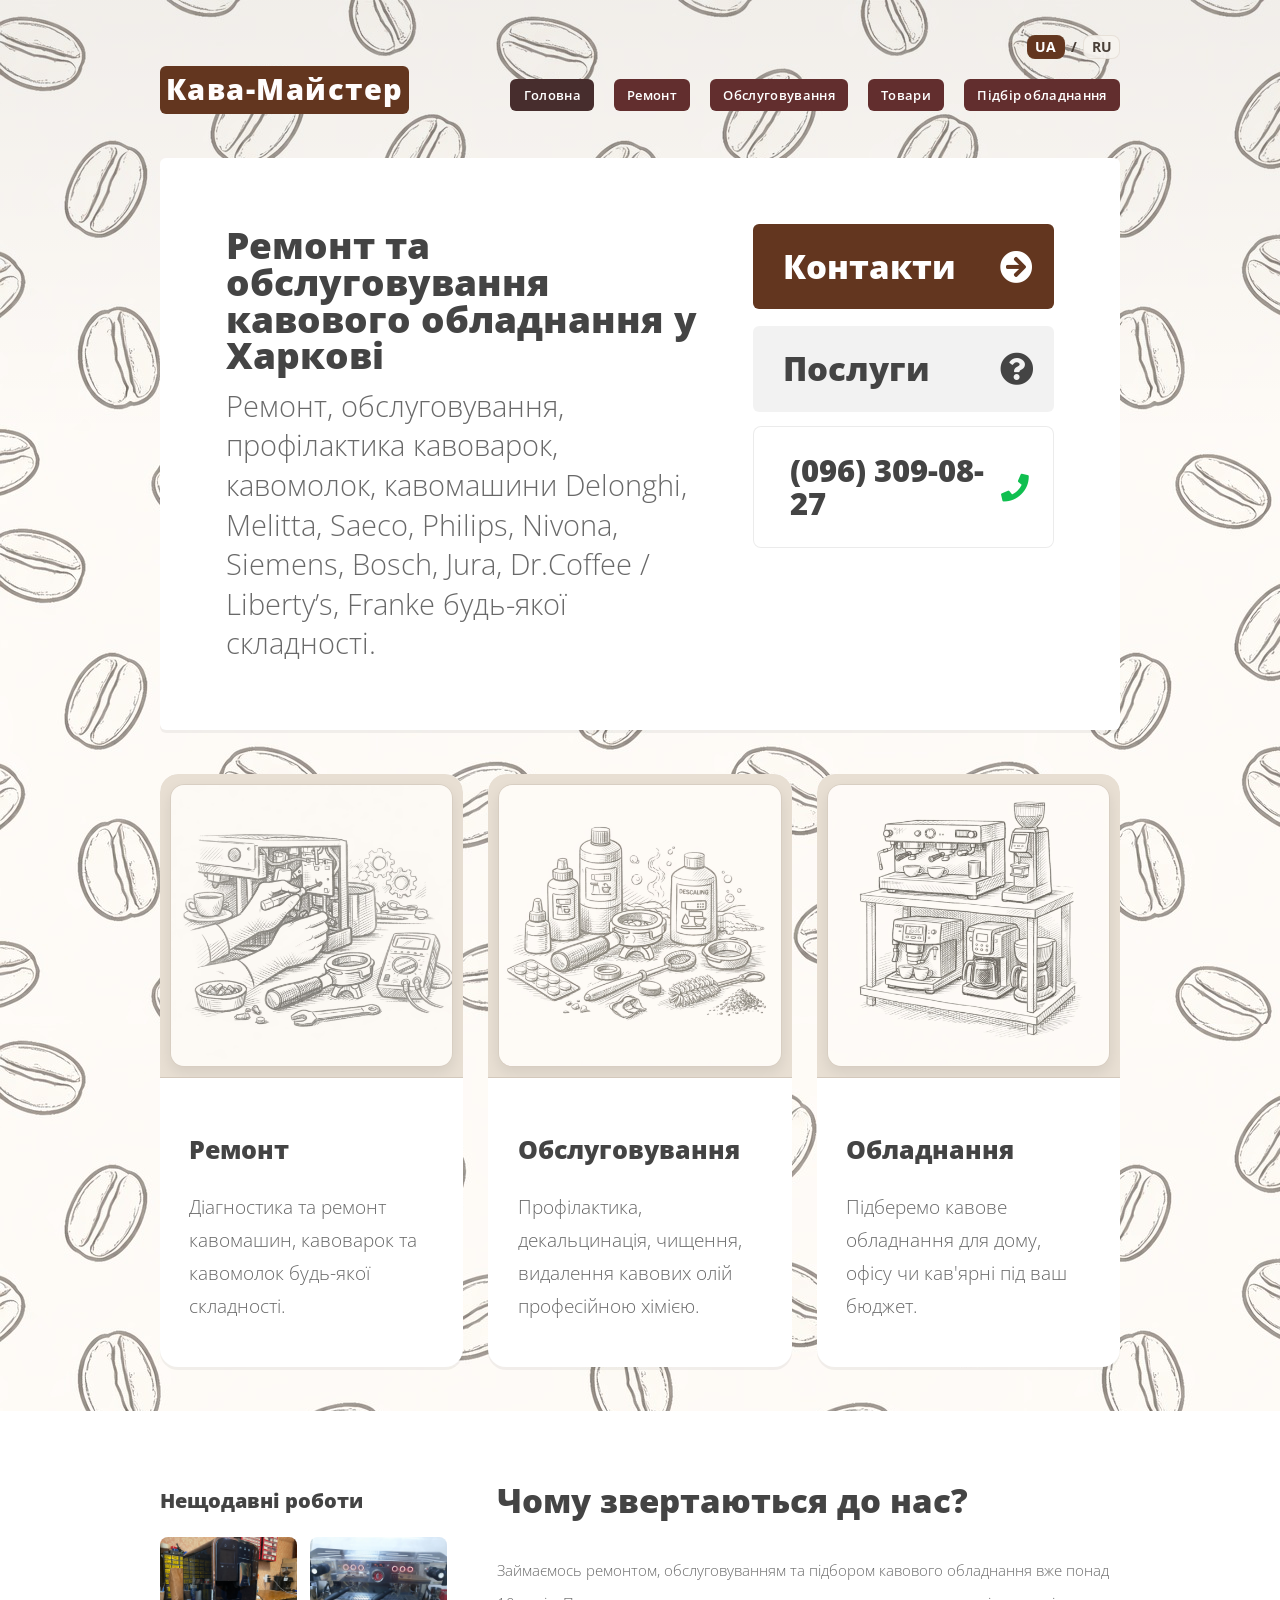
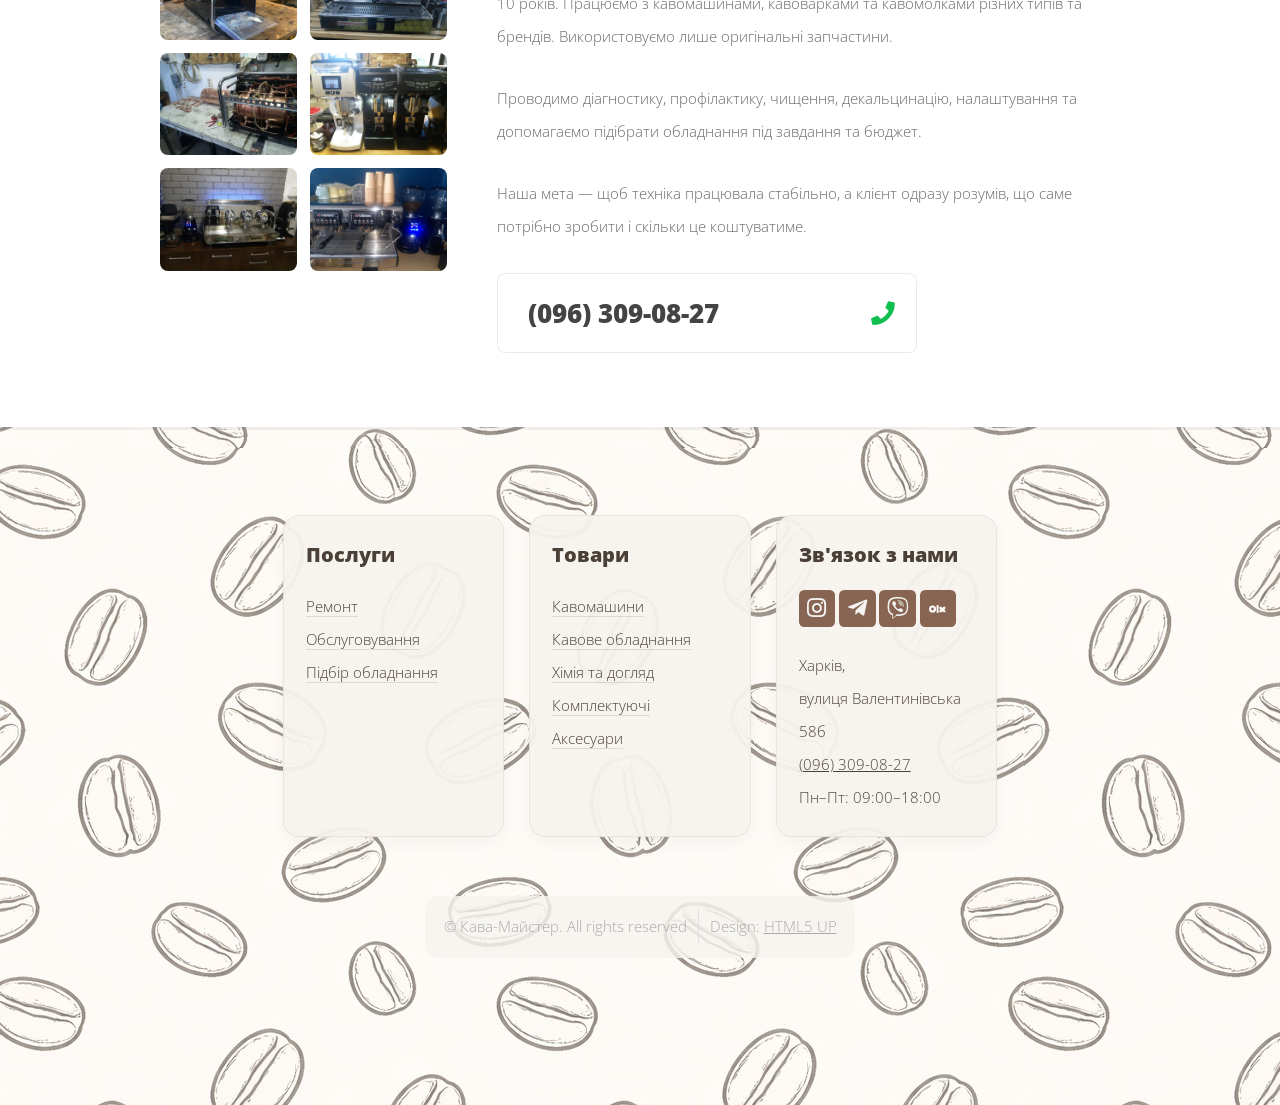
==== index.html @ 30a4e960 "Update index.html" ====
<!DOCTYPE HTML>
<!--
	Verti by HTML5 UP
	html5up.net | @ajlkn
	Free for personal and commercial use under the CCA 3.0 license (html5up.net/license)
-->
<html lang="uk">
	<head>
		<title>Ремонт кавового обладнання у Харкові</title>
		<meta charset="utf-8" />
		<meta name="viewport" content="width=device-width, initial-scale=1, user-scalable=no" />
		<link rel="stylesheet" href="assets/css/main.css" />
		<link rel="icon" type="image/png" sizes="32x32" href="images/favicon32.png">
		<link rel="icon" type="image/png" sizes="16x16" href="images/favicon16.png">
		<link rel="shortcut icon" href="images/favicon.ico">
		<!-- Google tag (gtag.js) -->
		<script async src="https://www.googletagmanager.com/gtag/js?id=G-5P2D315HKL"></script>
		<script>
		window.dataLayer = window.dataLayer || [];
		function gtag(){dataLayer.push(arguments);}
		gtag('js', new Date());

		gtag('config', 'G-5P2D315HKL');
		</script>
		<!-- Google tag (gtag.js) -->
<script async src="https://www.googletagmanager.com/gtag/js?id=AW-18160558927"></script>
<script>
  window.dataLayer = window.dataLayer || [];
  function gtag(){dataLayer.push(arguments);}
  gtag('js', new Date());

  gtag('config', 'AW-18160558927');
</script>
	</head>
	<body class="is-preload homepage">
		<div class="product-lightbox" id="product-lightbox" aria-hidden="true">
	<button type="button" class="product-lightbox-close" aria-label="Закрыть галерею">&times;</button>

	<button type="button" class="product-lightbox-nav product-lightbox-prev" aria-label="Предыдущее фото">
		&#10094;
	</button>

	<div class="product-lightbox-stage">
		<img src="" alt="" class="product-lightbox-image">
		<div class="product-lightbox-counter"></div>
	</div>

	<button type="button" class="product-lightbox-nav product-lightbox-next" aria-label="Следующее фото">
		&#10095;
	</button>
	</div>
		<div id="page-wrapper">

			<!-- Header -->
				<div id="header-wrapper">
					<header id="header" class="container">

						<!-- Logo -->
							<div id="logo">
								<h1><a href="index.html">Кава-Майстер</a></h1>
							</div>

						<!-- Nav -->
							<nav id="nav">
								<ul>
									<li class="current"><a href="index.html">Головна</a></li>
									<li><a href="repair.html">Ремонт</a></li>
									<li><a href="maintenance.html">Обслуговування</a></li>
									<li>
										<a href="products.html">Товари</a>
										<ul>
											<li><a href="products.html#coffee-machines">Кавомашини</a></li>
											<li><a href="products.html#coffee-equipment">Кавове обладнання</a></li>
											<li><a href="products.html#care">Хімія та догляд</a></li>
											<li><a href="products.html#parts">Комплектуючі</a></li>
											<li><a href="products.html#accessories">Аксесуари</a></li>

										</ul>
									</li>
									<li><a href="equipment-selection.html">Підбір обладнання</a></li>
								</ul>
							</nav>

							<div class="lang-switch">
								<a href="index.html" class="current" lang="uk">UA</a>
								<span>/</span>
								<a href="ru/index.html" lang="ru">RU</a>
							</div>

					</header>
				</div>

			<!-- Banner -->
				<div id="banner-wrapper">
					<div id="banner" class="box container">
						<div class="row">
							<div class="col-7 col-12-medium">
								<h2>Ремонт та обслуговування кавового обладнання у Харкові</h2>
								<p>Ремонт, обслуговування, профілактика кавоварок, кавомолок, кавомашини Delonghi, Melitta, Saeco, Philips, Nivona, Siemens, Bosch, Jura, Dr.Coffee / Liberty’s, Franke будь-якої складності.</p>
							</div>
							<div class="col-5 col-12-medium">
								<ul>
									<li><a href="#contacts" class="button large icon solid fa-arrow-circle-right">Контакти</a></li>
									<li><a href="#services" class="button alt large icon solid fa-question-circle">Послуги</a></li>
									<li class="phone-item">
										<a href="tel:+380963090827" class="phone-box icon solid fa-phone">
												(096) 309-08-27
										</a>
									</li>
								</ul>
							</div>
						</div>
					</div>
				</div>

			<!-- Features -->
				<div id="features-wrapper">
					<div id="services"></div>
					<div class="container">
						<div class="row">
							<div class="col-4 col-12-medium">

								<!-- Box -->
									<section class="box feature">
										<a href="#" class="image featured"><img src="images/pic01.jpg" alt="" /></a>
										<div class="inner">
											<header>
												<h2>Ремонт</h2>
											</header>
											<p>Діагностика та ремонт кавомашин, кавоварок та кавомолок будь-якої складності.</p>
										</div>
									</section>

							</div>
							<div class="col-4 col-12-medium">

								<!-- Box -->
									<section class="box feature">
										<a href="#" class="image featured"><img src="images/pic02.jpg" alt="" /></a>
										<div class="inner">
											<header>
												<h2>Обслуговування</h2>
											</header>
											<p>Профілактика, декальцинація, чищення, видалення кавових олій професійною хімією.</p>
										</div>
									</section>

							</div>
							<div class="col-4 col-12-medium">

								<!-- Box -->
									<section class="box feature">
										<a href="#" class="image featured"><img src="images/pic03.jpg" alt="" /></a>
										<div class="inner">
											<header>
												<h2>Обладнання</h2>
											</header>
											<p>Підберемо кавове обладнання для дому, офісу чи кав'ярні під ваш бюджет.</p>
										</div>
									</section>

							</div>
						</div>
					</div>
				</div>

			<!-- Main -->
				<div id="main-wrapper">
					<div class="container">
						<div class="row gtr-200">
							<div class="col-4 col-12-medium">

							<!-- Sidebar -->
							<div id="sidebar">
								<section class="widget thumbnails">
									<h3>Нещодавні роботи</h3>
									<div class="grid recent-works-gallery">
										<div class="row gtr-50">
											<div class="col-6">
												<a href="images/pic04.jpg" class="image fit recent-work-thumb">
													<img src="images/pic04.jpg" alt="Нещодавня робота 1" />
												</a>
											</div>
											<div class="col-6">
												<a href="images/pic05.jpg" class="image fit recent-work-thumb">
													<img src="images/pic05.jpg" alt="Нещодавня робота 2" />
												</a>
											</div>
											<div class="col-6">
												<a href="images/pic06.jpg" class="image fit recent-work-thumb">
													<img src="images/pic06.jpg" alt="Нещодавня робота 3" />
												</a>
											</div>
											<div class="col-6">
												<a href="images/pic07.jpg" class="image fit recent-work-thumb">
													<img src="images/pic07.jpg" alt="Нещодавня робота 4" />
												</a>
											</div>
											<div class="col-6">
												<a href="images/pic08.jpg" class="image fit recent-work-thumb">
													<img src="images/pic08.jpg" alt="Нещодавня робота 5" />
												</a>
											</div>
											<div class="col-6">
												<a href="images/pic09.jpg" class="image fit recent-work-thumb">
													<img src="images/pic09.jpg" alt="Нещодавня робота 6" />
												</a>
											</div>
										</div>
									</div>
								</section>
							</div>

						</div>
							<div class="col-8 col-12-medium imp-medium">

								<!-- Content -->
									<div id="content">
										<section class="last">
											<h2>Чому звертаються до нас?</h2>
											<p>Займаємось ремонтом, обслуговуванням та підбором кавового обладнання вже понад 10 років. Працюємо з кавомашинами, кавоварками та кавомолками різних типів та брендів. Використовуємо лише оригінальні запчастини.</p>
											<p>Проводимо діагностику, профілактику, чищення, декальцинацію, налаштування та допомагаємо підібрати обладнання під завдання та бюджет.</p>
											<p>Наша мета — щоб техніка працювала стабільно, а клієнт одразу розумів, що саме потрібно зробити і скільки це коштуватиме.</p>
											<div class="main-phone-contact">
												<a href="tel:+380963090827" class="phone-box icon solid fa-phone">
													(096) 309-08-27
												</a>
											</div>
											
										</section>
									</div>

							</div>
						</div>
					</div>
				</div>

			<!-- Footer -->
				<div id="footer-wrapper">
					<footer id="footer" class="container">
						<div class="row aln-center">
							<div class="col-3 col-6-medium col-12-small">

								<!-- Links -->
									<section class="widget links">
										<h3>Послуги</h3>
										<ul class="style2">
											<li><a href="repair.html">Ремонт</a></li>
											<li><a href="maintenance.html">Обслуговування</a></li>
											<li><a href="equipment-selection.html">Підбір обладнання</a></li>
										</ul>
									</section>

							</div>
							<div class="col-3 col-6-medium col-12-small">

								<!-- Links -->
									<section class="widget links">
										<h3>Товари</h3>
										<ul class="style2">
											<li><a href="products.html#coffee-machines">Кавомашини</a></li>
											<li><a href="products.html#coffee-equipment">Кавове обладнання</a></li>
											<li><a href="products.html#care">Хімія та догляд</a></li>
											<li><a href="products.html#parts">Комплектуючі</a></li>
											<li><a href="products.html#accessories">Аксесуари</a></li>
										</ul>
									</section>

							</div>
							<div class="col-3 col-6-medium col-12-small">

								<!-- Contact -->
									<section id="contacts" class="widget contact last">
										<h3>Зв'язок з нами</h3>
										<ul>
											<li><a href="https://www.instagram.com/mr.belenkiy/" target="_blank" rel="noopener noreferrer" class="icon brands fa-instagram"><span class="label">Instagram</span></a></li>
											<li><a href="https://t.me/cesarelamar" target="_blank" rel="noopener noreferrer" class="icon brands fa-telegram-plane"><span class="label">Telegram</span></a></li>
											<li><a href="viber://chat?number=%2B380963090827" target="_blank" rel="noopener noreferrer" class="icon brands fa-viber"><span class="label">Viber</span></a></li>
											<li>
												<a href="https://www.olx.ua/uk/list/user/16Bz6R/" class="icon custom-icon olx-icon" target="_blank" rel="noopener noreferrer" aria-label="OLX">
													<img src="images/olx-logo.svg" alt="OLX">
													<span class="label">OLX</span>
												</a>
											</li>
										</ul>
										<p>Харків,<br />
										вулиця Валентинівська 58б<br />
										<a href="tel:+380963090827">
												(096) 309-08-27<br /></a>
										Пн–Пт: 09:00–18:00</p>
									</section>

							</div>
						</div>
						<div class="row">
							<div class="col-12">
								<div id="copyright">
									<ul class="menu">
										<li>&copy; Кава-Майстер. All rights reserved</li><li>Design: <a href="http://html5up.net">HTML5 UP</a></li>
									</ul>
								</div>
							</div>
						</div>
					</footer>
				</div>

			</div>

		<!-- Scripts -->

			<script src="assets/js/jquery.min.js"></script>
			<script src="assets/js/jquery.dropotron.min.js"></script>
			<script src="assets/js/browser.min.js"></script>
			<script src="assets/js/breakpoints.min.js"></script>
			<script src="assets/js/util.js"></script>
			<script src="assets/js/main.js"></script>
			<script src="assets/js/index.js"></script>

	</body>
</html>
---- assets/css/main.css ----
@import url("fontawesome-all.min.css");
@import url("https://fonts.googleapis.com/css?family=Oleo+Script:400|Open+Sans:300,300italic,600,600italic,800");

/*
	Verti by HTML5 UP
	html5up.net | @ajlkn
	Free for personal and commercial use under the CCA 3.0 license (html5up.net/license)
*/

html, body, div, span, applet, object,
iframe, h1, h2, h3, h4, h5, h6, p, blockquote,
pre, a, abbr, acronym, address, big, cite,
code, del, dfn, em, img, ins, kbd, q, s, samp,
small, strike, strong, sub, sup, tt, var, b,
u, i, center, dl, dt, dd, ol, ul, li, fieldset,
form, label, legend, table, caption, tbody,
tfoot, thead, tr, th, td, article, aside,
canvas, details, embed, figure, figcaption,
footer, header, hgroup, menu, nav, output, ruby,
section, summary, time, mark, audio, video {
	scroll-behavior: smooth;
	margin: 0;
	padding: 0;
	border: 0;
	font-size: 100%;
	font: inherit;
	vertical-align: baseline;}

article, aside, details, figcaption, figure,
footer, header, hgroup, menu, nav, section {
	display: block;}

body {
	
	line-height: 1;
}

ol, ul {
	list-style: none;
}

blockquote, q {
	quotes: none;
}

	blockquote:before, blockquote:after, q:before, q:after {
		content: '';
		content: none;
	}

table {
	border-collapse: collapse;
	border-spacing: 0;
}

body {
	-webkit-text-size-adjust: none;
}

mark {
	background-color: transparent;
	color: inherit;
}

input::-moz-focus-inner {
	border: 0;
	padding: 0;
}

input, select, textarea {
	-moz-appearance: none;
	-webkit-appearance: none;
	-ms-appearance: none;
	appearance: none;
}

/* Basic */

	@-ms-viewport {
		width: device-width;
	}

	html {
		box-sizing: border-box;
	}

	*, *:before, *:after {
		box-sizing: inherit;
	}

	body {
		background-image: -moz-linear-gradient(top, rgba(0, 0, 0, 0.05), rgba(0, 0, 0, 0)), url("../../images/coffee-pattern.jpg");
		background-image: -webkit-linear-gradient(top, rgba(0, 0, 0, 0.05), rgba(0, 0, 0, 0)), url("../../images/coffee-pattern.jpg");
		background-image: -ms-linear-gradient(top, rgba(0, 0, 0, 0.05), rgba(0, 0, 0, 0)), url("../../images/coffee-pattern.jpg");
		background-image: linear-gradient(top, rgba(0, 0, 0, 0.05), rgba(0, 0, 0, 0)), url("../../images/coffee-pattern.jpg");
		background-color: #f7f7f7;
		background-position: top left, top left;
		background-repeat: repeat-x, repeat;
		background-size: 100% 30em, auto;
		font-family: 'Open Sans', sans-serif;
		font-size: 13pt;
		color: #696969;
		font-weight: 300;
		line-height: 2.25em;
	}

		body.is-preload *, body.is-preload *:before, body.is-preload *:after {
			-moz-animation: none !important;
			-webkit-animation: none !important;
			-ms-animation: none !important;
			animation: none !important;
			-moz-transition: none !important;
			-webkit-transition: none !important;
			-ms-transition: none !important;
			transition: none !important;
		}

	input, select, textarea {
		font-family: 'Open Sans', sans-serif;
		font-size: 13pt;
		color: #696969;
		font-weight: 300;
		line-height: 2.25em;
	}

	a {
		color: #0090c5;
		text-decoration: underline;
	}

		a:hover {
			text-decoration: none;
		}

	h1, h2, h3, h4, h5, h6 {
		color: #444;
		font-weight: 800;
	}

		h1 a, h2 a, h3 a, h4 a, h5 a, h6 a {
			color: inherit;
			text-decoration: none;
			outline: 0;
		}

	h2 {
		font-size: 2.25em;
		margin: 0 0 1.1em 0;
		line-height: 1em;
	}

	h3 {
		font-size: 1.35em;
		margin: 0 0 1em 0;
	}

	b, strong {
		font-weight: 600;
		color: #444;
	}

	i, em {
		font-style: italic;
	}

	br.clear {
		clear: both;
	}

	sub {
		position: relative;
		top: 0.5em;
		font-size: 0.8em;
	}

	sup {
		position: relative;
		top: -0.5em;
		font-size: 0.8em;
	}

	hr {
		border: 0;
		border-top: solid 1px #eee;
	}

	blockquote {
		border-left: solid 0.5em #eee;
		padding: 1em 0 1em 2em;
		font-style: italic;
	}

	p, ul, ol, dl, table {
		margin-bottom: 2em;
	}

/* Container */

	.container {
		margin: 0 auto;
		max-width: 100%;
		width: 1400px;
	}

		@media screen and (max-width: 1680px) {

			.container {
				width: 1200px;
			}

		}

		@media screen and (max-width: 1280px) {

			.container {
				width: 960px;
			}

		}

		@media screen and (max-width: 980px) {

			.container {
				width: 90%;
			}

		}

		@media screen and (max-width: 736px) {

			.container {
				width: 100%;
			}

		}

/* Row */

	.row {
		display: flex;
		flex-wrap: wrap;
		box-sizing: border-box;
		align-items: stretch;
	}

		.row > * {
			box-sizing: border-box;
		}

		.row.gtr-uniform > * > :last-child {
			margin-bottom: 0;
		}

		.row.aln-left {
			justify-content: flex-start;
		}

		.row.aln-center {
			justify-content: center;
		}

		.row.aln-right {
			justify-content: flex-end;
		}

		.row.aln-top {
			align-items: flex-start;
		}

		.row.aln-middle {
			align-items: center;
		}

		.row.aln-bottom {
			align-items: flex-end;
		}

		.row > .imp {
			order: -1;
		}

		.row > .col-1 {
			width: 8.33333%;
		}

		.row > .off-1 {
			margin-left: 8.33333%;
		}

		.row > .col-2 {
			width: 16.66667%;
		}

		.row > .off-2 {
			margin-left: 16.66667%;
		}

		.row > .col-3 {
			width: 25%;
		}

		.row > .off-3 {
			margin-left: 25%;
		}

		.row > .col-4 {
			width: 33.33333%;
		}

		.row > .off-4 {
			margin-left: 33.33333%;
		}

		.row > .col-5 {
			width: 41.66667%;
		}

		.row > .off-5 {
			margin-left: 41.66667%;
		}

		.row > .col-6 {
			width: 50%;
		}

		.row > .off-6 {
			margin-left: 50%;
		}

		.row > .col-7 {
			width: 58.33333%;
		}

		.row > .off-7 {
			margin-left: 58.33333%;
		}

		.row > .col-8 {
			width: 66.66667%;
		}

		.row > .off-8 {
			margin-left: 66.66667%;
		}

		.row > .col-9 {
			width: 75%;
		}

		.row > .off-9 {
			margin-left: 75%;
		}

		.row > .col-10 {
			width: 83.33333%;
		}

		.row > .off-10 {
			margin-left: 83.33333%;
		}

		.row > .col-11 {
			width: 91.66667%;
		}

		.row > .off-11 {
			margin-left: 91.66667%;
		}

		.row > .col-12 {
			width: 100%;
		}

		.row > .off-12 {
			margin-left: 100%;
		}

		.row.gtr-0 {
			margin-top: 0px;
			margin-left: 0px;
		}

			.row.gtr-0 > * {
				padding: 0px 0 0 0px;
			}

			.row.gtr-0.gtr-uniform {
				margin-top: 0px;
			}

				.row.gtr-0.gtr-uniform > * {
					padding-top: 0px;
				}

		.row.gtr-25 {
			margin-top: -10px;
			margin-left: -10px;
		}

			.row.gtr-25 > * {
				padding: 10px 0 0 10px;
			}

			.row.gtr-25.gtr-uniform {
				margin-top: -10px;
			}

				.row.gtr-25.gtr-uniform > * {
					padding-top: 10px;
				}

		.row.gtr-50 {
			margin-top: -20px;
			margin-left: -20px;
		}

			.row.gtr-50 > * {
				padding: 20px 0 0 20px;
			}

			.row.gtr-50.gtr-uniform {
				margin-top: -20px;
			}

				.row.gtr-50.gtr-uniform > * {
					padding-top: 20px;
				}

		.row {
			margin-top: -40px;
			margin-left: -40px;
		}

			.row > * {
				padding: 40px 0 0 40px;
			}

			.row.gtr-uniform {
				margin-top: -40px;
			}

				.row.gtr-uniform > * {
					padding-top: 40px;
				}

		.row.gtr-150 {
			margin-top: -60px;
			margin-left: -60px;
		}

			.row.gtr-150 > * {
				padding: 60px 0 0 60px;
			}

			.row.gtr-150.gtr-uniform {
				margin-top: -60px;
			}

				.row.gtr-150.gtr-uniform > * {
					padding-top: 60px;
				}

		.row.gtr-200 {
			margin-top: -80px;
			margin-left: -80px;
		}

			.row.gtr-200 > * {
				padding: 80px 0 0 80px;
			}

			.row.gtr-200.gtr-uniform {
				margin-top: -80px;
			}

				.row.gtr-200.gtr-uniform > * {
					padding-top: 80px;
				}

		@media screen and (max-width: 1680px) {

			.row {
				display: flex;
				flex-wrap: wrap;
				box-sizing: border-box;
				align-items: stretch;
			}

				.row > * {
					box-sizing: border-box;
				}

				.row.gtr-uniform > * > :last-child {
					margin-bottom: 0;
				}

				.row.aln-left {
					justify-content: flex-start;
				}

				.row.aln-center {
					justify-content: center;
				}

				.row.aln-right {
					justify-content: flex-end;
				}

				.row.aln-top {
					align-items: flex-start;
				}

				.row.aln-middle {
					align-items: center;
				}

				.row.aln-bottom {
					align-items: flex-end;
				}

				.row > .imp-xlarge {
					order: -1;
				}

				.row > .col-1-xlarge {
					width: 8.33333%;
				}

				.row > .off-1-xlarge {
					margin-left: 8.33333%;
				}

				.row > .col-2-xlarge {
					width: 16.66667%;
				}

				.row > .off-2-xlarge {
					margin-left: 16.66667%;
				}

				.row > .col-3-xlarge {
					width: 25%;
				}

				.row > .off-3-xlarge {
					margin-left: 25%;
				}

				.row > .col-4-xlarge {
					width: 33.33333%;
				}

				.row > .off-4-xlarge {
					margin-left: 33.33333%;
				}

				.row > .col-5-xlarge {
					width: 41.66667%;
				}

				.row > .off-5-xlarge {
					margin-left: 41.66667%;
				}

				.row > .col-6-xlarge {
					width: 50%;
				}

				.row > .off-6-xlarge {
					margin-left: 50%;
				}

				.row > .col-7-xlarge {
					width: 58.33333%;
				}

				.row > .off-7-xlarge {
					margin-left: 58.33333%;
				}

				.row > .col-8-xlarge {
					width: 66.66667%;
				}

				.row > .off-8-xlarge {
					margin-left: 66.66667%;
				}

				.row > .col-9-xlarge {
					width: 75%;
				}

				.row > .off-9-xlarge {
					margin-left: 75%;
				}

				.row > .col-10-xlarge {
					width: 83.33333%;
				}

				.row > .off-10-xlarge {
					margin-left: 83.33333%;
				}

				.row > .col-11-xlarge {
					width: 91.66667%;
				}

				.row > .off-11-xlarge {
					margin-left: 91.66667%;
				}

				.row > .col-12-xlarge {
					width: 100%;
				}

				.row > .off-12-xlarge {
					margin-left: 100%;
				}

				.row.gtr-0 {
					margin-top: 0px;
					margin-left: 0px;
				}

					.row.gtr-0 > * {
						padding: 0px 0 0 0px;
					}

					.row.gtr-0.gtr-uniform {
						margin-top: 0px;
					}

						.row.gtr-0.gtr-uniform > * {
							padding-top: 0px;
						}

				.row.gtr-25 {
					margin-top: -10px;
					margin-left: -10px;
				}

					.row.gtr-25 > * {
						padding: 10px 0 0 10px;
					}

					.row.gtr-25.gtr-uniform {
						margin-top: -10px;
					}

						.row.gtr-25.gtr-uniform > * {
							padding-top: 10px;
						}

				.row.gtr-50 {
					margin-top: -20px;
					margin-left: -20px;
				}

					.row.gtr-50 > * {
						padding: 20px 0 0 20px;
					}

					.row.gtr-50.gtr-uniform {
						margin-top: -20px;
					}

						.row.gtr-50.gtr-uniform > * {
							padding-top: 20px;
						}

				.row {
					margin-top: -40px;
					margin-left: -40px;
				}

					.row > * {
						padding: 40px 0 0 40px;
					}

					.row.gtr-uniform {
						margin-top: -40px;
					}

						.row.gtr-uniform > * {
							padding-top: 40px;
						}

				.row.gtr-150 {
					margin-top: -60px;
					margin-left: -60px;
				}

					.row.gtr-150 > * {
						padding: 60px 0 0 60px;
					}

					.row.gtr-150.gtr-uniform {
						margin-top: -60px;
					}

						.row.gtr-150.gtr-uniform > * {
							padding-top: 60px;
						}

				.row.gtr-200 {
					margin-top: -80px;
					margin-left: -80px;
				}

					.row.gtr-200 > * {
						padding: 80px 0 0 80px;
					}

					.row.gtr-200.gtr-uniform {
						margin-top: -80px;
					}

						.row.gtr-200.gtr-uniform > * {
							padding-top: 80px;
						}

		}

		@media screen and (max-width: 1280px) {

			.row {
				display: flex;
				flex-wrap: wrap;
				box-sizing: border-box;
				align-items: stretch;
			}

				.row > * {
					box-sizing: border-box;
				}

				.row.gtr-uniform > * > :last-child {
					margin-bottom: 0;
				}

				.row.aln-left {
					justify-content: flex-start;
				}

				.row.aln-center {
					justify-content: center;
				}

				.row.aln-right {
					justify-content: flex-end;
				}

				.row.aln-top {
					align-items: flex-start;
				}

				.row.aln-middle {
					align-items: center;
				}

				.row.aln-bottom {
					align-items: flex-end;
				}

				.row > .imp-large {
					order: -1;
				}

				.row > .col-1-large {
					width: 8.33333%;
				}

				.row > .off-1-large {
					margin-left: 8.33333%;
				}

				.row > .col-2-large {
					width: 16.66667%;
				}

				.row > .off-2-large {
					margin-left: 16.66667%;
				}

				.row > .col-3-large {
					width: 25%;
				}

				.row > .off-3-large {
					margin-left: 25%;
				}

				.row > .col-4-large {
					width: 33.33333%;
				}

				.row > .off-4-large {
					margin-left: 33.33333%;
				}

				.row > .col-5-large {
					width: 41.66667%;
				}

				.row > .off-5-large {
					margin-left: 41.66667%;
				}

				.row > .col-6-large {
					width: 50%;
				}

				.row > .off-6-large {
					margin-left: 50%;
				}

				.row > .col-7-large {
					width: 58.33333%;
				}

				.row > .off-7-large {
					margin-left: 58.33333%;
				}

				.row > .col-8-large {
					width: 66.66667%;
				}

				.row > .off-8-large {
					margin-left: 66.66667%;
				}

				.row > .col-9-large {
					width: 75%;
				}

				.row > .off-9-large {
					margin-left: 75%;
				}

				.row > .col-10-large {
					width: 83.33333%;
				}

				.row > .off-10-large {
					margin-left: 83.33333%;
				}

				.row > .col-11-large {
					width: 91.66667%;
				}

				.row > .off-11-large {
					margin-left: 91.66667%;
				}

				.row > .col-12-large {
					width: 100%;
				}

				.row > .off-12-large {
					margin-left: 100%;
				}

				.row.gtr-0 {
					margin-top: 0px;
					margin-left: 0px;
				}

					.row.gtr-0 > * {
						padding: 0px 0 0 0px;
					}

					.row.gtr-0.gtr-uniform {
						margin-top: 0px;
					}

						.row.gtr-0.gtr-uniform > * {
							padding-top: 0px;
						}

				.row.gtr-25 {
					margin-top: -6.25px;
					margin-left: -6.25px;
				}

					.row.gtr-25 > * {
						padding: 6.25px 0 0 6.25px;
					}

					.row.gtr-25.gtr-uniform {
						margin-top: -6.25px;
					}

						.row.gtr-25.gtr-uniform > * {
							padding-top: 6.25px;
						}

				.row.gtr-50 {
					margin-top: -12.5px;
					margin-left: -12.5px;
				}

					.row.gtr-50 > * {
						padding: 12.5px 0 0 12.5px;
					}

					.row.gtr-50.gtr-uniform {
						margin-top: -12.5px;
					}

						.row.gtr-50.gtr-uniform > * {
							padding-top: 12.5px;
						}

				.row {
					margin-top: -25px;
					margin-left: -25px;
				}

					.row > * {
						padding: 25px 0 0 25px;
					}

					.row.gtr-uniform {
						margin-top: -25px;
					}

						.row.gtr-uniform > * {
							padding-top: 25px;
						}

				.row.gtr-150 {
					margin-top: -37.5px;
					margin-left: -37.5px;
				}

					.row.gtr-150 > * {
						padding: 37.5px 0 0 37.5px;
					}

					.row.gtr-150.gtr-uniform {
						margin-top: -37.5px;
					}

						.row.gtr-150.gtr-uniform > * {
							padding-top: 37.5px;
						}

				.row.gtr-200 {
					margin-top: -50px;
					margin-left: -50px;
				}

					.row.gtr-200 > * {
						padding: 50px 0 0 50px;
					}

					.row.gtr-200.gtr-uniform {
						margin-top: -50px;
					}

						.row.gtr-200.gtr-uniform > * {
							padding-top: 50px;
						}

		}

		@media screen and (max-width: 980px) {

			.row {
				display: flex;
				flex-wrap: wrap;
				box-sizing: border-box;
				align-items: stretch;
			}

				.row > * {
					box-sizing: border-box;
				}

				.row.gtr-uniform > * > :last-child {
					margin-bottom: 0;
				}

				.row.aln-left {
					justify-content: flex-start;
				}

				.row.aln-center {
					justify-content: center;
				}

				.row.aln-right {
					justify-content: flex-end;
				}

				.row.aln-top {
					align-items: flex-start;
				}

				.row.aln-middle {
					align-items: center;
				}

				.row.aln-bottom {
					align-items: flex-end;
				}

				.row > .imp-medium {
					order: -1;
				}

				.row > .col-1-medium {
					width: 8.33333%;
				}

				.row > .off-1-medium {
					margin-left: 8.33333%;
				}

				.row > .col-2-medium {
					width: 16.66667%;
				}

				.row > .off-2-medium {
					margin-left: 16.66667%;
				}

				.row > .col-3-medium {
					width: 25%;
				}

				.row > .off-3-medium {
					margin-left: 25%;
				}

				.row > .col-4-medium {
					width: 33.33333%;
				}

				.row > .off-4-medium {
					margin-left: 33.33333%;
				}

				.row > .col-5-medium {
					width: 41.66667%;
				}

				.row > .off-5-medium {
					margin-left: 41.66667%;
				}

				.row > .col-6-medium {
					width: 50%;
				}

				.row > .off-6-medium {
					margin-left: 50%;
				}

				.row > .col-7-medium {
					width: 58.33333%;
				}

				.row > .off-7-medium {
					margin-left: 58.33333%;
				}

				.row > .col-8-medium {
					width: 66.66667%;
				}

				.row > .off-8-medium {
					margin-left: 66.66667%;
				}

				.row > .col-9-medium {
					width: 75%;
				}

				.row > .off-9-medium {
					margin-left: 75%;
				}

				.row > .col-10-medium {
					width: 83.33333%;
				}

				.row > .off-10-medium {
					margin-left: 83.33333%;
				}

				.row > .col-11-medium {
					width: 91.66667%;
				}

				.row > .off-11-medium {
					margin-left: 91.66667%;
				}

				.row > .col-12-medium {
					width: 100%;
				}

				.row > .off-12-medium {
					margin-left: 100%;
				}

				.row.gtr-0 {
					margin-top: 0px;
					margin-left: 0px;
				}

					.row.gtr-0 > * {
						padding: 0px 0 0 0px;
					}

					.row.gtr-0.gtr-uniform {
						margin-top: 0px;
					}

						.row.gtr-0.gtr-uniform > * {
							padding-top: 0px;
						}

				.row.gtr-25 {
					margin-top: -6.25px;
					margin-left: -6.25px;
				}

					.row.gtr-25 > * {
						padding: 6.25px 0 0 6.25px;
					}

					.row.gtr-25.gtr-uniform {
						margin-top: -6.25px;
					}

						.row.gtr-25.gtr-uniform > * {
							padding-top: 6.25px;
						}

				.row.gtr-50 {
					margin-top: -12.5px;
					margin-left: -12.5px;
				}

					.row.gtr-50 > * {
						padding: 12.5px 0 0 12.5px;
					}

					.row.gtr-50.gtr-uniform {
						margin-top: -12.5px;
					}

						.row.gtr-50.gtr-uniform > * {
							padding-top: 12.5px;
						}

				.row {
					margin-top: -25px;
					margin-left: -25px;
				}

					.row > * {
						padding: 25px 0 0 25px;
					}

					.row.gtr-uniform {
						margin-top: -25px;
					}

						.row.gtr-uniform > * {
							padding-top: 25px;
						}

				.row.gtr-150 {
					margin-top: -37.5px;
					margin-left: -37.5px;
				}

					.row.gtr-150 > * {
						padding: 37.5px 0 0 37.5px;
					}

					.row.gtr-150.gtr-uniform {
						margin-top: -37.5px;
					}

						.row.gtr-150.gtr-uniform > * {
							padding-top: 37.5px;
						}

				.row.gtr-200 {
					margin-top: -50px;
					margin-left: -50px;
				}

					.row.gtr-200 > * {
						padding: 50px 0 0 50px;
					}

					.row.gtr-200.gtr-uniform {
						margin-top: -50px;
					}

						.row.gtr-200.gtr-uniform > * {
							padding-top: 50px;
						}

		}

		@media screen and (max-width: 736px) {

			.row {
				display: flex;
				flex-wrap: wrap;
				box-sizing: border-box;
				align-items: stretch;
			}

				.row > * {
					box-sizing: border-box;
				}

				.row.gtr-uniform > * > :last-child {
					margin-bottom: 0;
				}

				.row.aln-left {
					justify-content: flex-start;
				}

				.row.aln-center {
					justify-content: center;
				}

				.row.aln-right {
					justify-content: flex-end;
				}

				.row.aln-top {
					align-items: flex-start;
				}

				.row.aln-middle {
					align-items: center;
				}

				.row.aln-bottom {
					align-items: flex-end;
				}

				.row > .imp-small {
					order: -1;
				}

				.row > .col-1-small {
					width: 8.33333%;
				}

				.row > .off-1-small {
					margin-left: 8.33333%;
				}

				.row > .col-2-small {
					width: 16.66667%;
				}

				.row > .off-2-small {
					margin-left: 16.66667%;
				}

				.row > .col-3-small {
					width: 25%;
				}

				.row > .off-3-small {
					margin-left: 25%;
				}

				.row > .col-4-small {
					width: 33.33333%;
				}

				.row > .off-4-small {
					margin-left: 33.33333%;
				}

				.row > .col-5-small {
					width: 41.66667%;
				}

				.row > .off-5-small {
					margin-left: 41.66667%;
				}

				.row > .col-6-small {
					width: 50%;
				}

				.row > .off-6-small {
					margin-left: 50%;
				}

				.row > .col-7-small {
					width: 58.33333%;
				}

				.row > .off-7-small {
					margin-left: 58.33333%;
				}

				.row > .col-8-small {
					width: 66.66667%;
				}

				.row > .off-8-small {
					margin-left: 66.66667%;
				}

				.row > .col-9-small {
					width: 75%;
				}

				.row > .off-9-small {
					margin-left: 75%;
				}

				.row > .col-10-small {
					width: 83.33333%;
				}

				.row > .off-10-small {
					margin-left: 83.33333%;
				}

				.row > .col-11-small {
					width: 91.66667%;
				}

				.row > .off-11-small {
					margin-left: 91.66667%;
				}

				.row > .col-12-small {
					width: 100%;
				}

				.row > .off-12-small {
					margin-left: 100%;
				}

				.row.gtr-0 {
					margin-top: 0px;
					margin-left: 0px;
				}

					.row.gtr-0 > * {
						padding: 0px 0 0 0px;
					}

					.row.gtr-0.gtr-uniform {
						margin-top: 0px;
					}

						.row.gtr-0.gtr-uniform > * {
							padding-top: 0px;
						}

				.row.gtr-25 {
					margin-top: -5px;
					margin-left: -5px;
				}

					.row.gtr-25 > * {
						padding: 5px 0 0 5px;
					}

					.row.gtr-25.gtr-uniform {
						margin-top: -5px;
					}

						.row.gtr-25.gtr-uniform > * {
							padding-top: 5px;
						}

				.row.gtr-50 {
					margin-top: -10px;
					margin-left: -10px;
				}

					.row.gtr-50 > * {
						padding: 10px 0 0 10px;
					}

					.row.gtr-50.gtr-uniform {
						margin-top: -10px;
					}

						.row.gtr-50.gtr-uniform > * {
							padding-top: 10px;
						}

				.row {
					margin-top: -20px;
					margin-left: -20px;
				}

					.row > * {
						padding: 20px 0 0 20px;
					}

					.row.gtr-uniform {
						margin-top: -20px;
					}

						.row.gtr-uniform > * {
							padding-top: 20px;
						}

				.row.gtr-150 {
					margin-top: -30px;
					margin-left: -30px;
				}

					.row.gtr-150 > * {
						padding: 30px 0 0 30px;
					}

					.row.gtr-150.gtr-uniform {
						margin-top: -30px;
					}

						.row.gtr-150.gtr-uniform > * {
							padding-top: 30px;
						}

				.row.gtr-200 {
					margin-top: -40px;
					margin-left: -40px;
				}

					.row.gtr-200 > * {
						padding: 40px 0 0 40px;
					}

					.row.gtr-200.gtr-uniform {
						margin-top: -40px;
					}

						.row.gtr-200.gtr-uniform > * {
							padding-top: 40px;
						}

		}

/* Section/Article */

	section, article {
		margin-bottom: 5em;
	}

	section > :last-child,
	article > :last-child,
	section:last-child,
	article:last-child {
		margin-bottom: 0;
	}

	header {
		margin: 0 0 2em 0;
	}

		header h2, header h3 {
			margin: 0 0 0.25em 0;
		}

		header p {
			margin: 0;
		}

	footer {
		margin: 2.5em 0 0 0;
	}

/* Forms */

	form label {
		display: block;
		font-weight: 800;
		margin: 0 0 1em 0;
		font-size: 0.8em;
		color: #444;
	}

	form input[type="text"],
	form input[type="email"],
	form input[type="password"],
	form select,
	form textarea {
		-webkit-appearance: none;
		display: block;
		width: 100%;
		border-radius: 8px;
		border: solid 1px #eee;
	}

		form input[type="text"]:focus,
		form input[type="email"]:focus,
		form input[type="password"]:focus,
		form select:focus,
		form textarea:focus {
			border-color: #0090c5;
		}

	form input[type="text"],
	form input[type="email"],
	form input[type="password"] {
		line-height: 3em;
		padding: 0 1em;
	}

	form select {
		line-height: 3em;
		padding: 0 1em;
	}

	form textarea {
		min-height: 9em;
		padding: 1em;
	}

	form ::-webkit-input-placeholder {
		color: #555 !important;
	}

	form :-moz-placeholder {
		color: #555 !important;
	}

	form ::-moz-placeholder {
		color: #555 !important;
	}

	form :-ms-input-placeholder {
		color: #555 !important;
	}

	form ::-moz-focus-inner {
		border: 0;
	}

/* Tables */

	table {
		width: 100%;
	}

		table tr {
			border-top: solid 1px #eee;
		}

			table tr:first-child {
				border-top: 0;
			}

		table td {
			padding: 0.5em 1em 0.5em 1em;
		}

		table th {
			text-align: left;
			padding: 0.5em 1em 0.5em 1em;
			font-weight: 800;
			margin: 0 0 1em 0;
		}

		table thead {
			background: #404248;
			color: #fff;
		}

/* Image */

	.image {
		display: inline-block;
		outline: 0;
	}

		.image img {
			display: block;
			width: 100%;
			border-radius: 8px;
		}

		.image.fit {
			display: block;
			width: 100%;
		}

		.image.featured {
			display: block;
			width: 100%;
			margin: 0 0 2.5em 0;
		}

		.image.left {
			float: left;
			margin: 0 2em 2em 0;
		}

		.image.centered {
			display: block;
			margin: 0 0 2.5em 0;
		}

			.image.centered img {
				margin: 0 auto;
				width: auto;
			}

/* Button */

	input[type="button"],
	input[type="submit"],
	input[type="reset"],
	button,
	.button {
		-moz-transition: background-color .25s ease-in-out;
		-webkit-transition: background-color .25s ease-in-out;
		-ms-transition: background-color .25s ease-in-out;
		transition: background-color .25s ease-in-out;
		-webkit-appearance: none;
		position: relative;
		display: inline-block;
		background: #63361f;
		color: #fff;
		text-decoration: none;
		border-radius: 6px;
		font-weight: 800;
		outline: 0;
		border: 0;
		cursor: pointer;
		font-size: 1.35em;
		padding: 0.6em 1.5em;
	}

		input[type="button"].icon:before,
		input[type="submit"].icon:before,
		input[type="reset"].icon:before,
		button.icon:before,
		.button.icon:before {
			position: relative;
			margin-right: 0.5em;
			top: 0.05em;
		}

		input[type="button"]:hover,
		input[type="submit"]:hover,
		input[type="reset"]:hover,
		button:hover,
		.button:hover {
			background: #743f25;
		}

		input[type="button"]:active,
		input[type="submit"]:active,
		input[type="reset"]:active,
		button:active,
		.button:active {
			background: #7f4527;
		}

		input[type="button"].alt,
		input[type="submit"].alt,
		input[type="reset"].alt,
		button.alt,
		.button.alt {
			background: #f1f1f1;
			background: rgba(0, 0, 0, 0.05);
			color: #444;
		}

			input[type="button"].alt:hover,
			input[type="submit"].alt:hover,
			input[type="reset"].alt:hover,
			button.alt:hover,
			.button.alt:hover {
				background: #e8e8e8;
				background: rgba(233, 233, 233, 1);
			}

			input[type="button"].alt:active,
			input[type="submit"].alt:active,
			input[type="reset"].alt:active,
			button.alt:active,
			.button.alt:active {
				background: #e4e4e4;
				background: rgba(0, 0, 0, 0.15);
			}

		input[type="button"].large,
		input[type="submit"].large,
		input[type="reset"].large,
		button.large,
		.button.large {
			font-size: 2.25em;
			padding: 0.8em 0.9em;
		}

/* List */

	ul {
		list-style: disc;
		padding-left: 1em;
	}

		ul li {
			padding-left: 0.5em;
		}

		ul.style2 {
			list-style: none;
			padding-left: 0;
		}

			ul.style2 li {
				padding-left: 0;
			}

	ol {
		list-style: decimal;
		padding-left: 1.25em;
	}

		ol li {
			padding-left: 0.25em;
		}

/* Actions */

	ul.actions {
		list-style: none;
		padding-left: 0;
	}

		ul.actions li {
			display: inline-block;
			padding: 0 0 0 0.25em;
			margin: 0 0 0 0.25em;
		}

			ul.actions li:first-child {
				margin-left: 0;
				padding-left: 0;
			}

/* Menu */

	ul.menu {
		list-style: none;
		padding-left: 0;
	}

		ul.menu li {
			border-left: solid 1px #e0e0e0;
			display: inline-block;
			padding: 0 0 0 0.75em;
			margin: 0 0 0 0.75em;
		}

			ul.menu li:first-child {
				border-left: 0;
				margin-left: 0;
				padding-left: 0;
			}

/* Box */

	.box {
		background: #fff;
		border-radius: 6px;
		box-shadow: 0px 3px 0px 0px rgba(0, 0, 0, 0.05);
		padding: 2em;
	}

		.box.feature {
			padding: 0;
		}

			.box.feature .inner {
				padding: 4em 2em 3em 2em;
			}

			.box.feature h2 {
				font-size: 1.7em;
			}

			.box.feature p {
				margin: 0;
				font-size: 1.3em;
			}

			.box.feature .image {
				position: relative;
				margin: 0;
			}

				.box.feature .image img {
					border-bottom-left-radius: 0;
					border-bottom-right-radius: 0;
				}

/* Icons */

	.icon {
		text-decoration: none;
		position: relative;
		text-decoration: none;
	}

		.icon:before {
			-moz-osx-font-smoothing: grayscale;
			-webkit-font-smoothing: antialiased;
			display: inline-block;
			font-style: normal;
			font-variant: normal;
			text-rendering: auto;
			line-height: 1;
			text-transform: none !important;
			font-family: 'Font Awesome 5 Free';
			font-weight: 400;
		}

		.icon:before {
			line-height: inherit;
		}

		.icon.solid:before {
			font-weight: 900;
		}

		.icon.brands:before {
			font-family: 'Font Awesome 5 Brands';
		}

		.icon > .label {
			display: none;
		}

/* Widgets */

	.widget.thumbnails .grid {
		margin: 0 0 3em 0;
	}

	.widget.thumbnails .image {
		margin: 0;
	}

	.widget.contact ul {
		list-style: none;
		padding-left: 0;
		overflow: hidden;
		position: relative;
		left: -4px;
		top: 4px;
		margin-bottom: 1.5em;
	}

		.widget.contact ul li {
			display: inline-block;
			margin-right: 0.25em;
			padding-left: 0;
		}

			.widget.contact ul li a {
				-moz-transition: background-color .25s ease-in-out;
				-webkit-transition: background-color .25s ease-in-out;
				-ms-transition: background-color .25s ease-in-out;
				transition: background-color .25s ease-in-out;
				display: inline-block;
				width: 2.5em;
				height: 2.5em;
				text-align: center;
				line-height: 2.5em;
				border-radius: 0.35em;
				outline: 0;
				opacity: 0.75;
				text-decoration: none;
				background: #222222;
			}

				.widget.contact ul li a:before {
					color: #f3f3f3;
					font-size: 1.5em;
					line-height: inherit;
				}

				.widget.contact ul li a:hover {
					background: #444444;
				}

				.widget.contact ul li a:active {
					background: #666666;
				}

/* Wrappers */

	#header-wrapper {
		padding: 4.5em 0 3em 0;
	}

	#features-wrapper {
		padding: 3em 0 3em 0;
	}

	#main-wrapper {
		background: #fff;
		box-shadow: 0px 3px 0px 0px rgba(0, 0, 0, 0.05);
		padding: 5em 0 5em 0;
	}

	#footer-wrapper {
		padding: 6em 0 8em 0;
	}

/* Header */

	#header {
		position: relative;
	}

/* Logo */

	#logo {
		display: inline-block;
	}

		#logo h1 {
			background: #63361f;
			color: #fffdfd;
			border-radius: 6px;
			font-family: 'Open Sans', sans-serif;
			font-weight: 800;
			padding: 0.25em 0.2em 0.25em 0.2em;
			font-size: 2em;
			letter-spacing: 0.05em;
			display: inline-block;
			vertical-align: middle;
		}

		#logo span {
			font-weight: 800;
			line-height: 4.5em;
			letter-spacing: 0.025em;
			font-size: 0.9em;
			vertical-align: middle;
			margin: 0 0 0 1.25em;
		}

/* Nav */

	#nav {
		position: absolute;
		right: 0;
		top: 0;
		font-size: 0.9em;
	}

		#nav ul {
			list-style: none;
			padding-left: 0;
		}

			#nav ul li {
				float: left;
				line-height: 4.5em;
				padding-left: 1.5em;
			}

				#nav ul li a, #nav ul li span {
					-moz-transition: background-color .25s ease-in-out;
					-webkit-transition: background-color .25s ease-in-out;
					-ms-transition: background-color .25s ease-in-out;
					transition: background-color .25s ease-in-out;
					font-weight: 600;
					letter-spacing: 0.025em;
					color: #FFF;
					text-decoration: none;
					border-radius: 6px;
					padding: 0.5em 1em 0.5em 1em;
					background: rgb(98, 46, 46);
				}

				#nav ul li > ul {
					display: none;
				}

				#nav ul li:hover a, #nav ul li:hover span {
					background: rgb(123, 71, 71);
				}

				#nav ul li.active a, #nav ul li.active span {
					background: rgb(123, 71, 71);
				}

				#nav ul li.current a {
					background: #472d2d;
					color: #fff;
				}

	.dropotron {
		background: #fff;
		letter-spacing: 0.025em;
		color: #696969;
		text-decoration: none;
		border-radius: 6px;
		padding: 0.75em 0;
		min-width: 15em;
		box-shadow: inset 0 0 0 1px rgba(0, 0, 0, 0.1), 0 0.25em 0.25em 0.1em rgba(0, 0, 0, 0.025);
		margin-top: calc(-0.75em + 1px);
		margin-left: -1px;
		list-style: none;
		padding-left: 0;
	}

		.dropotron li {
			border-top: solid 1px #eee;
			line-height: 3em;
			padding-left: 0;
		}

			.dropotron li:first-child {
				border-top: 0;
			}

			.dropotron li > a, .dropotron li > span {
				-moz-transition: color .25s ease-in-out, background-color .25s ease-in-out;
				-webkit-transition: color .25s ease-in-out, background-color .25s ease-in-out;
				-ms-transition: color .25s ease-in-out, background-color .25s ease-in-out;
				transition: color .25s ease-in-out, background-color .25s ease-in-out;
				text-decoration: none;
				color: inherit;
				display: block;
				padding: 0 1.5em;
			}

				.dropotron li > a:hover, .dropotron li > span:hover {
					background: #eee;
				}

			.dropotron li.active > a, .dropotron li.active > span {
				background: #eee;
			}

		.dropotron.level-0 {
			font-size: 0.8em;
			margin-left: 1.5em;
			margin-top: 0;
		}

			.dropotron.level-0:before {
				content: '';
				position: absolute;
				top: -0.5em;
				left: 1em;
				border-bottom: solid 0.75em #ffffff;
				border-left: solid 0.75em transparent;
				border-right: solid 0.75em transparent;
				z-index: 1;
			}

/* Banner */

	#banner {
		position: relative;
		padding: 4.5em;
	}

		#banner h2 {
			font-size: 2.5em;
			margin: 0.1em 0 0.35em 0;
		}

		#banner p {
			font-size: 2em;
			line-height: 1.35em;
			margin: 0;
		}

		#banner .button {
			width: 100%;
			margin-bottom: 0.5em;
		}

			#banner .button.icon:before {
				position: absolute;
				right: 0.15em;
				top: 50%;
				margin-top: -0.5em;
			}

			#banner .button.alt {
				margin-bottom: 0;
			}

		#banner ul {
			list-style: none;
			padding-left: 0;
			margin: 0 0 0 2em;
		}

			#banner ul li {
				padding-left: 0;
			}

/* Footer */

	#footer {
		margin-top: 0;
	}

		#footer a {
			color: inherit;
		}

	#copyright {
		color: #aaa;
		padding: 4em 0 0 0;
		text-align: center;
	}

		#copyright a {
			color: inherit;
		}

/* XLarge */

	@media screen and (max-width: 1680px) {

		/* Basic */

			body, input, select, textarea {
				font-size: 12pt;
			}

	}

/* Large */

	@media screen and (max-width: 1280px) {

		/* Basic */

			body, input, select, textarea {
				font-size: 11pt;
			}

	}

/* Medium */

	#navPanel, #navToggle {
		display: none;
	}

	@media screen and (max-width: 980px) {

		/* Basic */

			html, body {
				overflow-x: hidden;
			}

			body, input, select, textarea {
				font-size: 11pt;
			}

		/* Section/Article */

			section, article {
				clear: both;
				margin-bottom: 3em !important;
			}

			section.last, article.last {
				margin-bottom: 0 !important;
			}

		/* Image */

			.image.left {
				width: 25%;
				margin-bottom: 2em !important;
			}

		/* Menu */

			ul.menu li {
				display: block;
				border: 0 !important;
				padding: 0 !important;
				margin: 0 !important;
			}

		/* Actions */

			ul.actions li {
				display: block;
				padding: 0;
				margin: 1em 0 0 0;
			}

				ul.actions li:first-child {
					margin-top: 0;
				}

		/* Button */

			input[type="button"],
			input[type="submit"],
			input[type="reset"],
			button,
			.button {
				width: 100%;
				text-align: center;
				font-size: 1.35em;
				padding: 0.85em 0 !important;
			}

				input[type="button"].icon,
				input[type="submit"].icon,
				input[type="reset"].icon,
				button.icon,
				.button.icon {
					padding-right: 0.75em !important;
				}

					input[type="button"].icon:before,
					input[type="submit"].icon:before,
					input[type="reset"].icon:before,
					button.icon:before,
					.button.icon:before {
						margin-right: 0.5em;
						top: 0.05em;
					}

		/* Wrappers */

			#header-wrapper {
				padding: 3em 0 1em 0;
				text-align: center;
			}

			#footer-wrapper {
				padding: 6em 0 4em 0;
			}

		/* Header */

			#header {
				margin: 0 auto;
			}

		/* Logo */

			#logo span {
				display: block;
				margin: 0;
			}

		/* Nav */

			#nav {
				display: none;
			}

		/* Banner */

			#banner {
				padding: 4.5em 3em;
				text-align: center;
			}

				#banner ul {
					margin: 2em 0 0 0;
				}

				#banner .button.icon:before {
					position: relative;
					right: auto;
					top: auto;
				}

		/* Content */

			#content {
				border-bottom: solid 1px #e8e8e8;
				padding-bottom: 4em;
				margin-bottom: 0 !important;
			}

				#content > :last-child {
					margin-bottom: 0 !important;
				}

			#sidebar > :last-child {
				margin-bottom: 0 !important;
			}

		/* Footer */

			#copyright {
				padding: 0;
			}

		/* Nav */

			#page-wrapper {
				-moz-backface-visibility: hidden;
				-webkit-backface-visibility: hidden;
				-ms-backface-visibility: hidden;
				backface-visibility: hidden;
				-moz-transition: -moz-transform 0.5s ease;
				-webkit-transition: -webkit-transform 0.5s ease;
				-ms-transition: -ms-transform 0.5s ease;
				transition: transform 0.5s ease;
				padding-bottom: 1px;
			}

			#navToggle {
				-moz-backface-visibility: hidden;
				-webkit-backface-visibility: hidden;
				-ms-backface-visibility: hidden;
				backface-visibility: hidden;
				-moz-transition: -moz-transform 0.5s ease;
				-webkit-transition: -webkit-transform 0.5s ease;
				-ms-transition: -ms-transform 0.5s ease;
				transition: transform 0.5s ease;
				display: block;
				height: 44px;
				left: 0;
				position: fixed;
				top: 0;
				width: 100%;
				z-index: 10001;
			}

				#navToggle .toggle {
					text-decoration: none;
					width: 70px;
					height: 50px;
					opacity: 0.35;
				}

					#navToggle .toggle:before {
						-moz-osx-font-smoothing: grayscale;
						-webkit-font-smoothing: antialiased;
						display: inline-block;
						font-style: normal;
						font-variant: normal;
						text-rendering: auto;
						line-height: 1;
						text-transform: none !important;
						font-family: 'Font Awesome 5 Free';
						font-weight: 900;
					}

					#navToggle .toggle:before {
						display: inline-block;
						text-decoration: none;
						position: absolute;
						left: 6px;
						top: 6px;
						background: rgba(0, 0, 0, 0.5);
						width: 58px;
						height: 38px;
						border-radius: 6px;
						content: '\f0c9';
						color: #fff;
						text-align: center;
						line-height: 38px;
						font-size: 20px;
					}

					#navToggle .toggle:active {
						opacity: 0.75;
					}

			#navPanel {
				-moz-backface-visibility: hidden;
				-webkit-backface-visibility: hidden;
				-ms-backface-visibility: hidden;
				backface-visibility: hidden;
				-moz-transform: translateX(-275px);
				-webkit-transform: translateX(-275px);
				-ms-transform: translateX(-275px);
				transform: translateX(-275px);
				-moz-transition: -moz-transform 0.5s ease;
				-webkit-transition: -webkit-transform 0.5s ease;
				-ms-transition: -ms-transform 0.5s ease;
				transition: transform 0.5s ease;
				display: block;
				height: 100%;
				left: 0;
				overflow-y: auto;
				position: fixed;
				top: 0;
				width: 275px;
				z-index: 10002;
				background: #fff;
				box-shadow: inset -3px 0px 0px 0px #dfdfdf;
				padding: 0 23px 0 20px;
			}

				#navPanel .link {
					display: block;
					text-decoration: none;
					height: 54px;
					line-height: 54px;
					border-top: solid 1px #e8e8e8;
					color: #696969;
				}

					#navPanel .link:first-child {
						border-top: 0;
					}

				#navPanel .indent-1 {
					display: inline-block;
					width: 1em;
				}

				#navPanel .indent-2 {
					display: inline-block;
					width: 2em;
				}

				#navPanel .indent-3 {
					display: inline-block;
					width: 3em;
				}

				#navPanel .indent-4 {
					display: inline-block;
					width: 4em;
				}

				#navPanel .indent-5 {
					display: inline-block;
					width: 5em;
				}

				#navPanel .depth-0 {
					color: #444;
					font-weight: 800;
				}

			body.navPanel-visible #page-wrapper {
				-moz-transform: translateX(275px);
				-webkit-transform: translateX(275px);
				-ms-transform: translateX(275px);
				transform: translateX(275px);
			}

			body.navPanel-visible #navToggle {
				-moz-transform: translateX(275px);
				-webkit-transform: translateX(275px);
				-ms-transform: translateX(275px);
				transform: translateX(275px);
			}

			body.navPanel-visible #navPanel {
				-moz-transform: translateX(0);
				-webkit-transform: translateX(0);
				-ms-transform: translateX(0);
				transform: translateX(0);
			}

	}

/* Small */

	@media screen and (max-width: 736px) {

		/* Basic */

			body, input, select, textarea {
				line-height: 2em;
			}

			h2, h3, h4, h5, h6 {
				font-size: 13pt;
				margin: 0 0 1em 0;
			}

		/* Section/Article */

			section, article {
				clear: both;
				margin-bottom: 3em !important;
			}

				section.last, article.last {
					margin-bottom: 0 !important;
				}

		/* Image */

			.image.left {
				width: 25%;
				margin-bottom: 2em !important;
			}

		/* Menu */

			ul.menu li {
				display: block;
				border: 0 !important;
				padding: 0 !important;
				margin: 0 !important;
			}

		/* Actions */

			ul.actions li {
				display: block;
				padding: 0;
				margin: 1em 0 0 0;
			}

				ul.actions li:first-child {
					margin-top: 0;
				}

		/* Button */

			input[type="button"],
			input[type="submit"],
			input[type="reset"],
			button,
			.button {
				width: 100%;
				text-align: center;
				font-size: 1.25em !important;
				padding: 0.65em 0 !important;
			}

				input[type="button"].icon,
				input[type="submit"].icon,
				input[type="reset"].icon,
				button.icon,
				.button.icon {
					padding-right: 0.75em !important;
				}

					input[type="button"].icon:before,
					input[type="submit"].icon:before,
					input[type="reset"].icon:before,
					button.icon:before,
					.button.icon:before {
						margin-right: 0.5em;
						top: 0.05em;
					}

		/* Box */

			.box {
				padding: 15px 15px 15px 15px;
				margin: 0;
			}

				.box.feature {
					margin: 20px 0 0 0 !important;
					padding: 0;
				}

					.box.feature .inner {
						padding: 30px 15px 30px 15px;
					}

					.box.feature p {
						margin: 0;
					}

					.box.feature .image {
						position: relative;
						margin: 0;
					}

						.box.feature .image img {
							border-bottom-left-radius: 0;
							border-bottom-right-radius: 0;
						}

		/* Widgets */

			.widget.thumbnails .image {
				margin: 0;
			}

			.widget.thumbnails .x {
				padding: 1em 0.5em 0 0;
			}

			.widget.thumbnails .y {
				padding: 1em 0 0 0.5em;
			}

			.widget.thumbnails .row:first-child .x, .widget.thumbnails .row:first-child .y {
				padding-top: 0;
			}

		/* Wrappers */

			#header-wrapper {
				padding: 3em 0 1.5em 0;
			}

			#banner-wrapper {
				
				padding: 0 15px 0 15px;
			}

			#features-wrapper {
				padding: 0 15px 40px 15px;
			}

			#main-wrapper, #footer-wrapper {
				padding: 40px 30px 40px 30px;
			}

		/* Logo */

			#logo h1 {
				font-size: 2.75em;
				padding: 0.2em 0.275em;
			}

			#logo span {
				line-height: 3em;
			}

		/* Banner */

			#banner {
				text-align: center;
				padding: 15px 15px 15px 15px;
				margin: 0 auto !important;
			}

				#banner h2 {
					font-size: 2.2em;
					margin: 0.75em 0 0.5em 0;
				}

				#banner p {
					font-size: 1.5em;
					line-height: 1.5em;
					margin: 0;
				}

				#banner ul {
					margin: 0;
				}

				#banner .button {
					margin: 0 0 1em 0;
				}

		/* Content */

			#content {
				padding-bottom: 3em;
			}

		/* Footer */

			#footer section {
				border-bottom: solid 1px #ccc;
				padding-bottom: 3em;
				margin-bottom: 1em !important;
			}

			#copyright {
				text-align: left;
			}

	}
	.box.feature {
	border-radius: 18px !important;
	overflow: hidden !important;
}

.box.feature .image {
	background: #e8dfd3 !important;
	padding: 10px !important;
	border-bottom: 1px solid #d3c8bb !important;
	border-top-left-radius: 18px !important;
	border-top-right-radius: 18px !important;
	overflow: hidden !important;
}

.box.feature .image img {
	display: block !important;
	width: 100% !important;
	box-sizing: border-box !important;
	background: #f7f4ef !important;
	border: 1px solid #d8cec2 !important;
	border-radius: 14px !important;
	box-shadow: 0 6px 14px rgba(0, 0, 0, 0.08) !important;
}
#footer .widget {
	background: rgba(247, 244, 239, 0.94);
	border: 1px solid rgba(120, 90, 60, 0.10);
	border-radius: 16px;
	padding: 1.5em;
	box-shadow: 0 6px 16px rgba(0, 0, 0, 0.04);
	height: 100%;
}

#footer .widget h3,
#footer .widget p,
#footer .widget li,
#footer .widget a {
	color: #4a4038;
}

#footer .widget.links a {
	text-decoration: none;
	border-bottom: 1px solid rgba(120, 90, 60, 0.18);
}

#footer .widget.links a:hover {
	color: #63361f;
	border-bottom-color: rgba(99, 54, 31, 0.35);
}

#footer .widget.contact ul li a {
	background: #63361f;
}

#footer .widget.contact ul li a:hover {
	background: #7a4629;
}

#copyright {
	text-align: center;
	padding: 4em 0 0 0;
}

#copyright .menu {
	display: inline-block;
	background: rgba(247, 244, 239, 0.82);
	border-radius: 14px;
	padding: 1em 1.25em;
}

#footer .widget.contact ul {
	display: flex;
	align-items: center;
	gap: 0.25em;
	left: 0;
	top: 0;
}

#footer .widget.contact ul li {
	display: flex;
	align-items: center;
	padding-left: 0;
	margin: 0;
}

#footer .widget.contact ul li a {
	display: inline-flex;
	align-items: center;
	justify-content: center;
}

#footer .widget.contact ul li a.olx-icon {
	display: inline-flex !important;
	align-items: center !important;
	justify-content: center !important;
	width: 2.5em;
	height: 2.5em;
	border-radius: 0.35em;
	background: #63361f;
	text-decoration: none;
	padding: 0 !important;
	position: static;
	top: auto;
}

#footer .widget.contact ul li a.olx-icon img {
	display: block;
	width: 1.25em;
	height: 1.25em;
	object-fit: contain;
}

.single-page-box .image.featured img {
	height: auto;
	margin: 0 auto;
	display: block;
}

.single-page-box {
	margin: 2em auto 0 auto;
	max-width: 1100px;
}

.single-page-box h3 {
	margin-top: 2em;
}

.phone-item {
	margin-top: 1em;
}

.phone-box {
	display: block;
	width: 100%;
	text-decoration: none;
	background: rgba(255, 255, 255, 0.88);
	color: #444 !important;
	border-radius: 8px;
	padding: 0.9em 1.2em;
	font-size: 2.1em;
	font-weight: 800;
	box-shadow: inset 0 0 0 1px rgba(0, 0, 0, 0.08);
	text-align: left;
	position: relative;
}

.phone-box:before {
	position: absolute;
	right: 0.9em;
	top: 50%;
	transform: translateY(-50%);
	font-size: 0.9em;
	color: #10bf50;
}

.phone-box:hover {
	background: rgba(255, 255, 255, 0.96);
}

.single-page-contact {
	margin-top: 3em;
	text-align: center;
}

.phone-box-centered {
	display: inline-block;
	width: auto;
	min-width: 320px;
	max-width: 100%;
	text-align: left;
	padding: 0.9em 3em 0.9em 1.2em;
}

.phone-box-centered:before {
	color: #10bf50;
}

.main-phone-contact {
	margin-top: 2em;
	max-width: 420px;
}

.main-phone-contact .phone-box {
	font-size: 1.8em;
}

.main-phone-contact .phone-box:before {
	color: #10bf50;
}

.single-page-box .inner {
	padding: 2em 2em 2em 2em;
}

.single-page-box p {
	line-height: 1.65;
	margin-bottom: 0.6em;
}

.single-page-box h2 {
	margin-bottom: 0.3em;
}

.single-page-box h3 {
	margin-top: 0.8em;
	margin-bottom: 0.5em;
	font-size: 1.5em;
}

.single-page-box ul {
	margin-bottom: 0.6em;
	padding-left: 1.2em;
}

.single-page-box ul li {
	padding-left: 0.2em;
	margin-bottom: 0.35em;
	line-height: 1.7;
}

@media screen and (min-width: 981px) {
	.single-page-box ul {
		columns: 2;
		column-gap: 2.5em;
	}
}

@media screen and (max-width: 736px) {

	#footer .row.aln-center {
		display: flex;
		flex-wrap: wrap;
		margin-top: -15px;
		margin-left: -15px;
	}

	#footer .row.aln-center > * {
		padding: 15px 0 0 15px;
	}

	/* Первые две карточки по 50% */
	#footer .row.aln-center > .col-3 {
		width: 50% !important;
	}

	/* Карточка с контактами на всю ширину */
	#footer .row.aln-center > .col-3:last-child {
		width: 100% !important;
	}

	#footer .widget {
		padding: 1.1em;
		border-radius: 14px;
	}

	/* Убираем старую линию-разделитель мобильного шаблона */
	#footer section {
		border-bottom: 0 !important;
		padding-bottom: 0 !important;
		margin-bottom: 0 !important;
	}

	#footer .widget h3 {
		margin-bottom: 0.7em;
		font-size: 1.15em;
	}

	#footer .widget.links ul li {
		margin-bottom: 0.35em;
	}

	#footer .widget.contact ul {
		display: flex;
		flex-wrap: wrap;
		gap: 0.45em;
		left: 0;
		top: 0;
		margin-bottom: 1em;
	}

	#footer .widget.contact ul li {
		margin-right: 0;
	}

	#footer .widget.contact p {
		line-height: 1.8;
		margin-bottom: 0;
	}
}

.products-category {
	margin-bottom: 4em;
	scroll-margin-top: 2em;
}

.products-header {
	margin-bottom: 1.5em;
}

.products-grid {
	display: grid;
	grid-template-columns: repeat(auto-fit, minmax(280px, 1fr));
	gap: 1.5em;
}

.product-card {
	background: rgba(255, 255, 255, 0.95);
	border: 1px solid rgba(120, 90, 60, 0.12);
	border-radius: 18px;
	overflow: hidden;
	box-shadow: 0 6px 16px rgba(0, 0, 0, 0.05);
	display: flex;
	flex-direction: column;
	height: 100%;
}

.product-media {
	padding: 1em;
	background: #eee5d9;
	border-bottom: 1px solid #d8cec2;
}

.product-main-image {
	display: block;
	width: 100%;
	aspect-ratio: 4 / 3;
	object-fit: cover;
	border-radius: 14px;
	background: #f7f4ef;
	border: 1px solid #d8cec2;
}

.product-card-body {
	padding: 1.25em 1.25em 1.4em 1.25em;
	display: flex;
	flex-direction: column;
	flex-grow: 1;
}

.product-card-body h3 {
	margin-bottom: 0.6em;
	font-size: 1.35em;
}

.product-card-body p {
	margin-bottom: 0.9em;
	line-height: 1.7;
}

.product-note {
	color: #7a6b62;
	font-size: 0.95em;
}

.product-gallery .product-thumbs {
	display: grid;
	grid-template-columns: repeat(4, 1fr);
	gap: 0.5em;
	margin-top: 0.75em;
}

.product-thumb {
	border: 1px solid #d8cec2;
	border-radius: 10px;
	padding: 0;
	background: #f7f4ef;
	cursor: pointer;
	overflow: hidden;
}

.product-thumb img {
	display: block;
	width: 100%;
	aspect-ratio: 1 / 1;
	object-fit: cover;
}

.product-thumb.is-active {
	border-color: #63361f;
	box-shadow: 0 0 0 2px rgba(99, 54, 31, 0.15);
}

.phone-box-small {
	display: block;
	width: 100%;
	margin-top: auto;
	font-size: 1.2em;
	padding: 0.8em 2.8em 0.8em 1em;
}

.phone-box-small:before {
	color: #10bf50;
}

@media screen and (max-width: 736px) {
	.product-card-body {
		padding: 1em;
	}

	.product-card-body h3 {
		font-size: 1.2em;
	}

	.phone-box-small {
		font-size: 1.05em;
	}
}

.product-card-body h3 {
		margin-bottom: 0.65em;
	}

	.product-card-body p {
		margin-bottom: 0;
	}

	.product-description {
		margin-bottom: 0.9em;
	}

	.product-note {
		margin-bottom: 0.9em;
	}

	.price-box {
		display: flex;
		align-items: center;
		justify-content: space-between;
		gap: 1em;
		padding: 0.9em 1.2em;
		border: 1px solid rgba(0, 0, 0, 0.08);
		border-radius: 0.75em;
		background: #fff;
		font-size: 1.45em;
		font-weight: 700;
		line-height: 1.2;
		color: #2f2f2f;
		box-shadow: 0 1px 2px rgba(0, 0, 0, 0.03);
		margin-top: 0;
	}

	.price-box::before {
		order: 2;
		margin: 0;
		font-size: 1.05em;
		color: #28a745;
	}

	@media screen and (max-width: 736px) {
		.price-box {
			font-size: 1.2em;
			padding: 0.8em 1em;
		}
	}

	.product-description {
	margin-bottom: 0.45em;
}

.price-box {
	display: block;
	width: 100%;
	margin-top: 0;
	background: rgba(255, 255, 255, 0.88);
	color: #444 !important;
	border-radius: 8px;
	padding: 0.8em 2.8em 0.8em 1em;
	font-size: 1.2em;
	font-weight: 800;
	box-shadow: inset 0 0 0 1px rgba(0, 0, 0, 0.08);
	text-align: left;
	position: relative;
	text-decoration: none;
	line-height: 1.35;
}

.price-box:before {
	position: absolute;
	right: 0.9em;
	top: 50%;
	transform: translateY(-50%);
	font-size: 0.9em;
	color: #10bf50;
}

.product-main-image {
	cursor: zoom-in;
}

body.lightbox-open {
	overflow: hidden;
}

.product-lightbox {
	position: fixed;
	inset: 0;
	z-index: 10000;
	display: flex;
	align-items: center;
	justify-content: center;
	padding: 2em 5.5em;
	background: rgba(0, 0, 0, 0.88);
	opacity: 0;
	visibility: hidden;
	pointer-events: none;
	transition: opacity 0.2s ease, visibility 0.2s ease;
}

.product-lightbox.is-open {
	opacity: 1;
	visibility: visible;
	pointer-events: auto;
}

.product-lightbox-stage {
	position: relative;
	display: flex;
	align-items: center;
	justify-content: center;
	max-width: min(1200px, 88vw);
	max-height: 88vh;
	width: 100%;
	height: 100%;
}

.product-lightbox-image {
	display: block;
	max-width: 100%;
	max-height: 88vh;
	width: auto;
	height: auto;
	border-radius: 18px;
	background: #fff;
	box-shadow: 0 16px 40px rgba(0, 0, 0, 0.35);
}

.product-lightbox-close,
.product-lightbox-nav {
	position: absolute;
	border: 0;
	cursor: pointer;
	background: rgba(255, 255, 255, 0.14);
	color: #fff;
	backdrop-filter: blur(6px);
	-webkit-backdrop-filter: blur(6px);
	border-radius: 8px;
}

.product-lightbox-close:hover,
.product-lightbox-nav:hover {
	background: rgba(255, 255, 255, 0.24);
}

.product-lightbox-close {
	top: 1.2em;
	right: 1.2em;
	width: 54px !important;
	height: 54px !important;
	padding: 0 !important;
	border-radius: 50% !important;
	display: flex !important;
	align-items: center !important;
	justify-content: center !important;
	font-size: 2em;
	line-height: 1 !important;
	text-align: center !important;
}

.product-lightbox-nav {
	top: 50%;
	transform: translateY(-50%);
	width: 58px;
	height: 58px;
	border-radius: 8px;
	font-size: 2em;
	line-height: 1;
	display: flex;
	align-items: center;
	justify-content: center;
}

.product-lightbox-prev {
	left: 1.2em;
}

.product-lightbox-next {
	right: 1.2em;
}

.product-lightbox-counter {
	position: absolute;
	left: 50%;
	bottom: -2.4em;
	transform: translateX(-50%);
	padding: 0.35em 0.8em;
	border-radius: 8px;
	background: rgba(255, 255, 255, 0.14);
	color: #fff;
	font-size: 0.95em;
	line-height: 1.2;
	white-space: nowrap;
}

@media screen and (max-width: 736px) {
	.product-lightbox {
		padding: 1em 1em 4em 1em;
	}

	.product-lightbox-image {
		max-height: 78vh;
		border-radius: 14px;
	}

	.product-lightbox-close {
		top: 0.75em;
		right: 0.75em;
		width: 46px;
		height: 46px;
		font-size: 1.6em;
	}

	.product-lightbox-nav {
		width: 46px;
		height: 46px;
		font-size: 1.6em;
	}

	.product-lightbox-prev {
		left: 0.5em;
	}

	.product-lightbox-next {
		right: 0.5em;
	}

	.product-lightbox-counter {
		bottom: -2.1em;
		font-size: 0.85em;
	}
}

.recent-work-thumb img {
	cursor: zoom-in;
}

.lang-switch {
	position: absolute;
	top: -2.2em;
	right: 0;
	display: flex;
	align-items: center;
	gap: 0.45em;
	font-size: 0.95em;
	line-height: 1;
}

.lang-switch a,
.lang-switch span {
	color: #4a4038;
	text-decoration: none;
	font-weight: 700;
}

.lang-switch a {
	padding: 0.35em 0.6em;
	border-radius: 8px;
	background: rgba(247, 244, 239, 0.92);
	box-shadow: inset 0 0 0 1px rgba(120, 90, 60, 0.12);
}

.lang-switch a:hover {
	background: #fff;
	color: #63361f;
}

.lang-switch a.current {
	background: #63361f;
	color: #fff;
}

@media screen and (max-width: 980px) {
	.lang-switch {
		top: -1.8em;
		right: 0.5em;
		font-size: 0.9em;
	}

	#navToggle {
		pointer-events: none;
	}

	#navToggle .toggle {
		pointer-events: auto;
	}
}

@media screen and (max-width: 736px) {
	.lang-switch {
		position: static;
		justify-content: center;
		margin-top: 1em;
	}
}

/* ===== точечный фикс fullscreen-галереи ===== */

.product-lightbox {
	padding: 64px 56px 36px;
	background: rgba(0, 0, 0, 0.88);
}

.product-lightbox-stage {
	position: relative;
	display: flex;
	align-items: center;
	justify-content: center;
	width: 100%;
	max-width: min(1200px, 88vw);
	max-height: calc(100vh - 100px);
	margin: 0 auto;
}

.product-lightbox-image {
	display: block;
	max-width: 100%;
	max-height: calc(100vh - 100px);
	width: auto;
	height: auto;
	object-fit: contain;
	position: relative;
	z-index: 1;
	border-radius: 18px;
	background: #fff;
	box-shadow: 0 16px 40px rgba(0, 0, 0, 0.35);
}

.product-lightbox-close,
.product-lightbox-nav,
.product-lightbox-counter {
	z-index: 5;
}

@media screen and (max-width: 736px) {
	.product-lightbox {
		padding: 56px 52px 24px;
	}

	.product-lightbox-stage {
		max-width: 100%;
		max-height: calc(100vh - 88px);
	}

	.product-lightbox-image {
		max-width: 100%;
		max-height: calc(100vh - 88px);
		border-radius: 14px;
	}

	/* На мобиле кнопки лучше отвязать от картинки */
	.product-lightbox-close,
	.product-lightbox-nav {
		position: fixed;
		z-index: 10002;
	}

	.product-lightbox-close {
		top: 10px;
		right: 10px;
		width: 42px !important;
		height: 42px !important;
		font-size: 1.6em;
	}

	.product-lightbox-nav {
		top: 50%;
		transform: translateY(-50%);
		width: 38px;
		height: 56px;
		font-size: 1.6em;
	}

	.product-lightbox-prev {
		left: 4px;
	}

	.product-lightbox-next {
		right: 4px;
	}

	.product-lightbox-counter {
		z-index: 10002;
		bottom: 10px;
	}
}
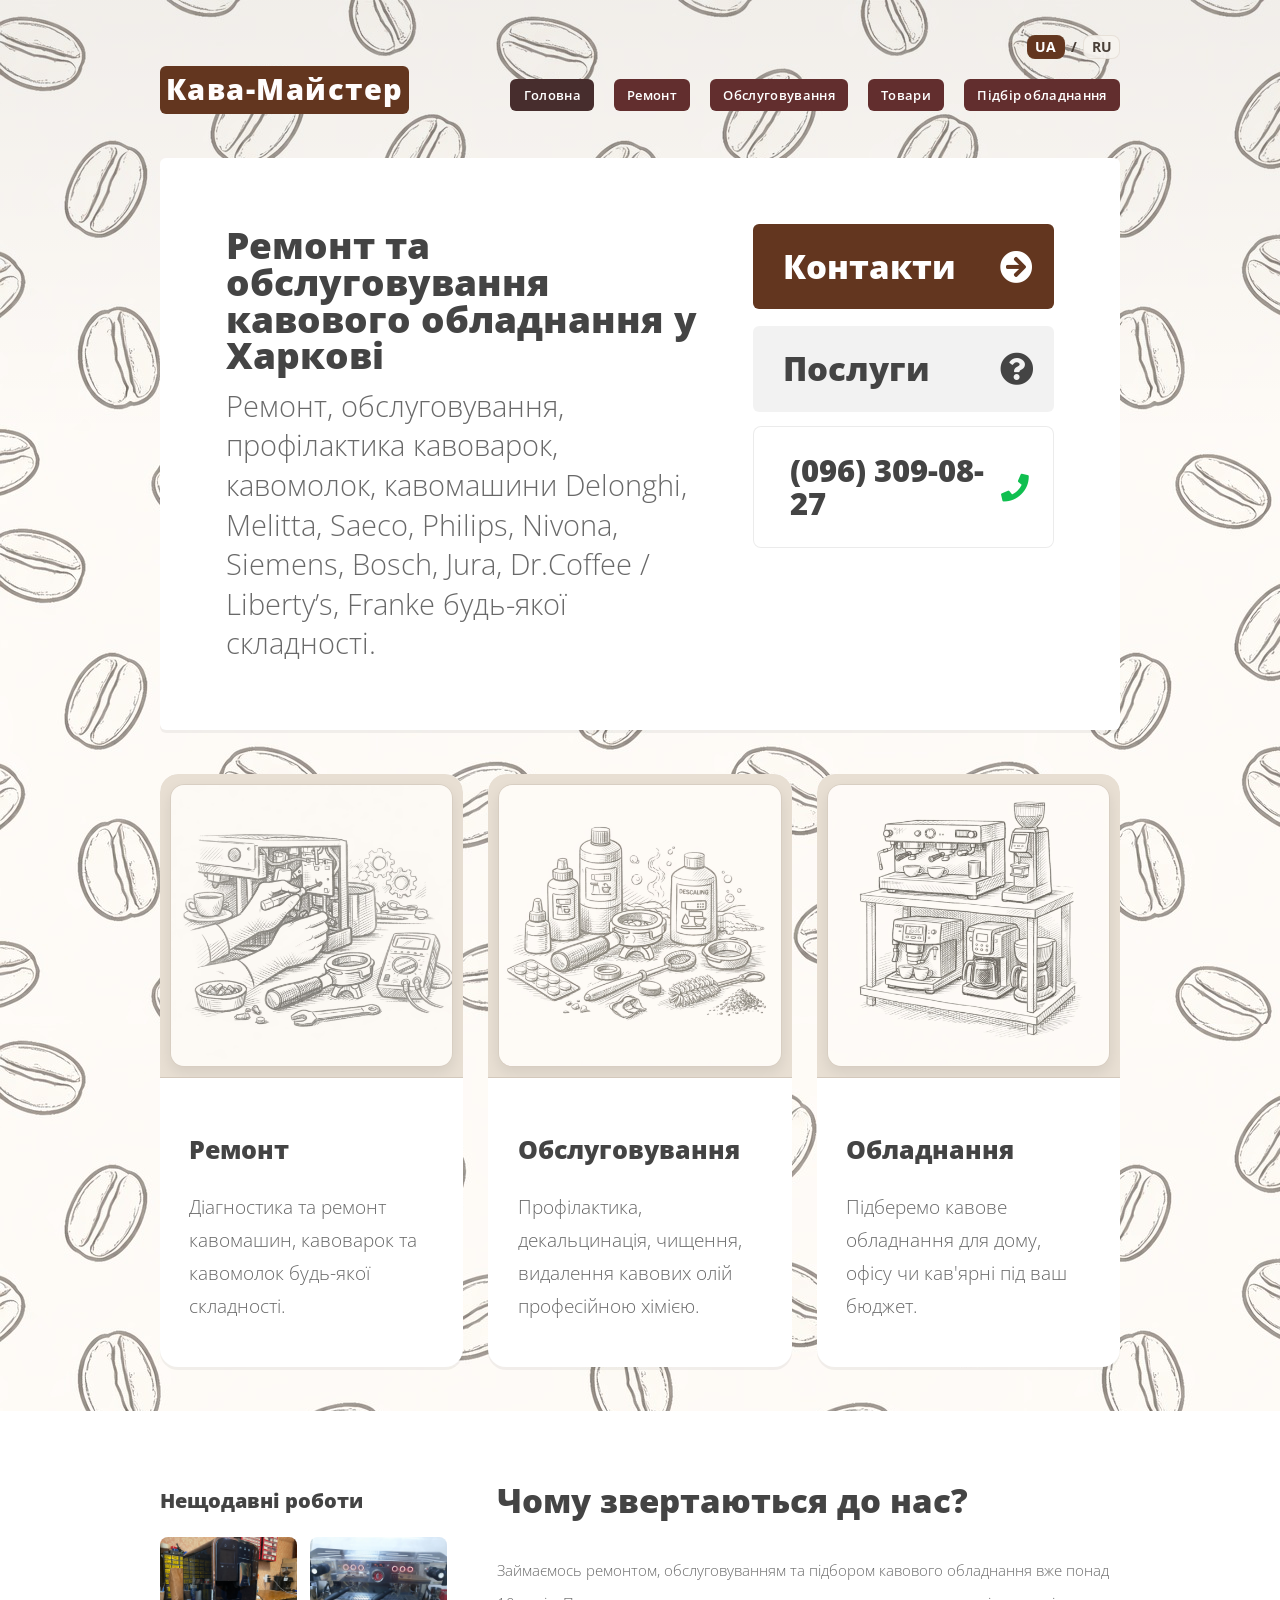
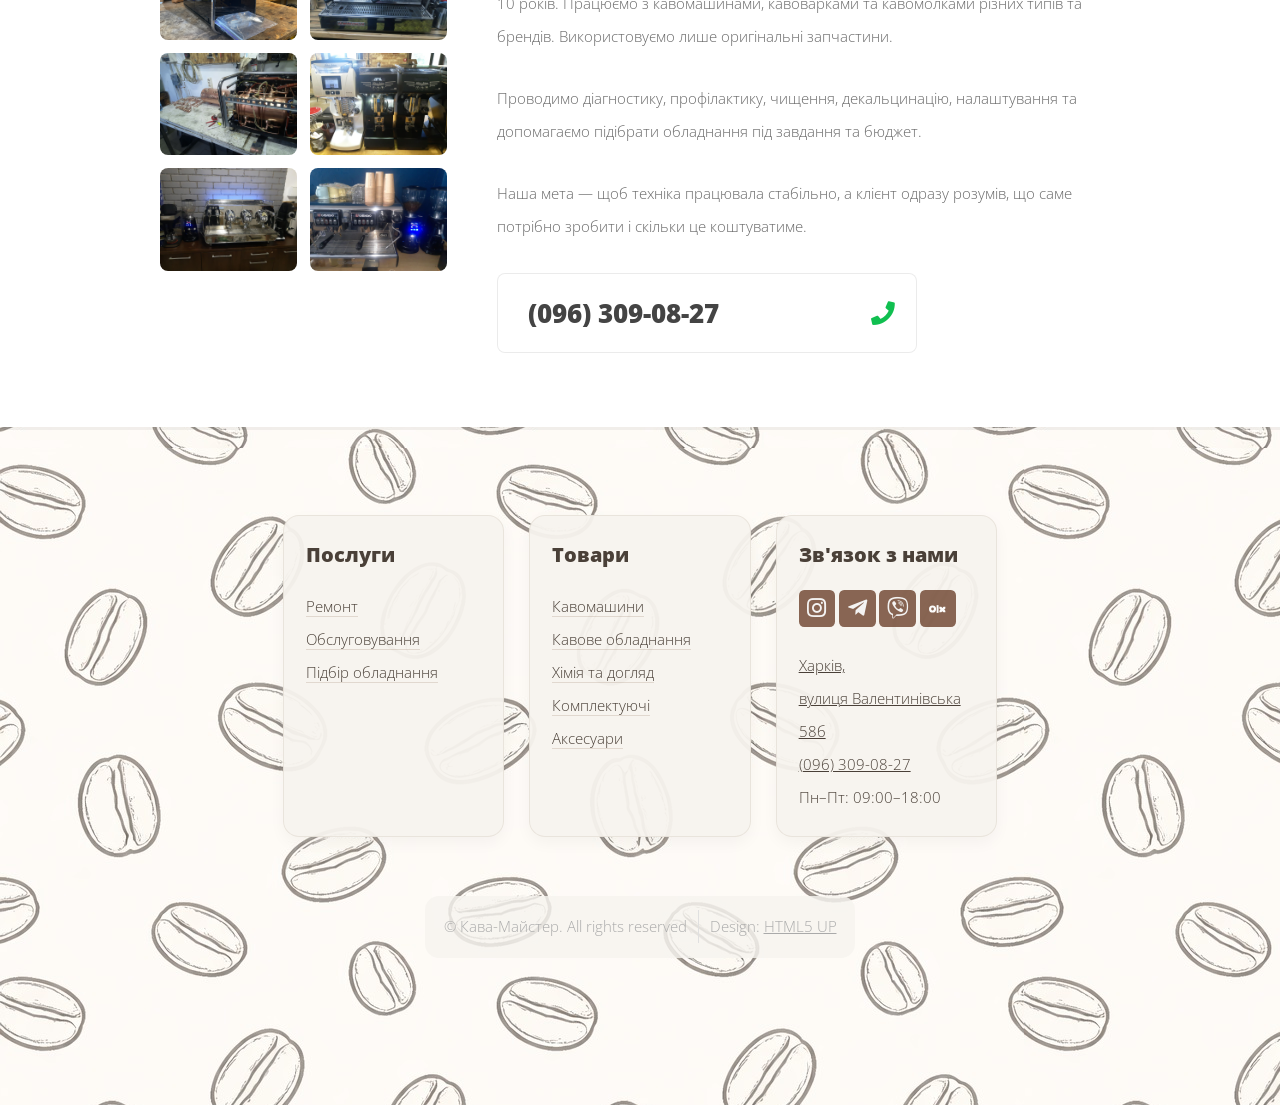
==== commit e6e17041: "Fix HTML formatting and restore content" ====
--- a/index.html
+++ b/index.html
@@ -31,8 +31,15 @@
 
   gtag('config', 'AW-18160558927');
 </script>
+		<script>(function(w,d,s,l,i){w[l]=w[l]||[];w[l].push({'gtm.start':
+new Date().getTime(),event:'gtm.js'});var f=d.getElementsByTagName(s)[0],
+j=d.createElement(s),dl=l!='dataLayer'?'&l='+l:'';j.async=true;j.src=
+'https://www.googletagmanager.com/gtm.js?id='+i+dl;f.parentNode.insertBefore(j,f);
+})(window,document,'script','dataLayer','GTM-PZ9SXCJ6');</script>
 	</head>
 	<body class="is-preload homepage">
+		<noscript><iframe src="https://www.googletagmanager.com/ns.html?id=GTM-PZ9SXCJ6"
+height="0" width="0" style="display:none;visibility:hidden"></iframe></noscript>
 		<div class="product-lightbox" id="product-lightbox" aria-hidden="true">
 	<button type="button" class="product-lightbox-close" aria-label="Закрыть галерею">&times;</button>
 
@@ -283,8 +290,8 @@
 												</a>
 											</li>
 										</ul>
-										<p>Харків,<br />
-										вулиця Валентинівська 58б<br />
+										<a href="https://www.google.com/maps/place/Кава-Майстер/@50.0046409,36.3596223,213m/data=!3m1!1e3!4m6!3m5!1s0x4127094e48e1f429:0xbd41f64137498321!8m2!3d50.0046822!4d36.3596857!16s%2Fg%2F11njp7r_zl?entry=ttu&g_ep=EgoyMDI2MDgxNy4wIKXMDSoASAFQAw%3D%3D"><p>Харків,<br />
+										вулиця Валентинівська 58б<br /></a>
 										<a href="tel:+380963090827">
 												(096) 309-08-27<br /></a>
 										Пн–Пт: 09:00–18:00</p>
